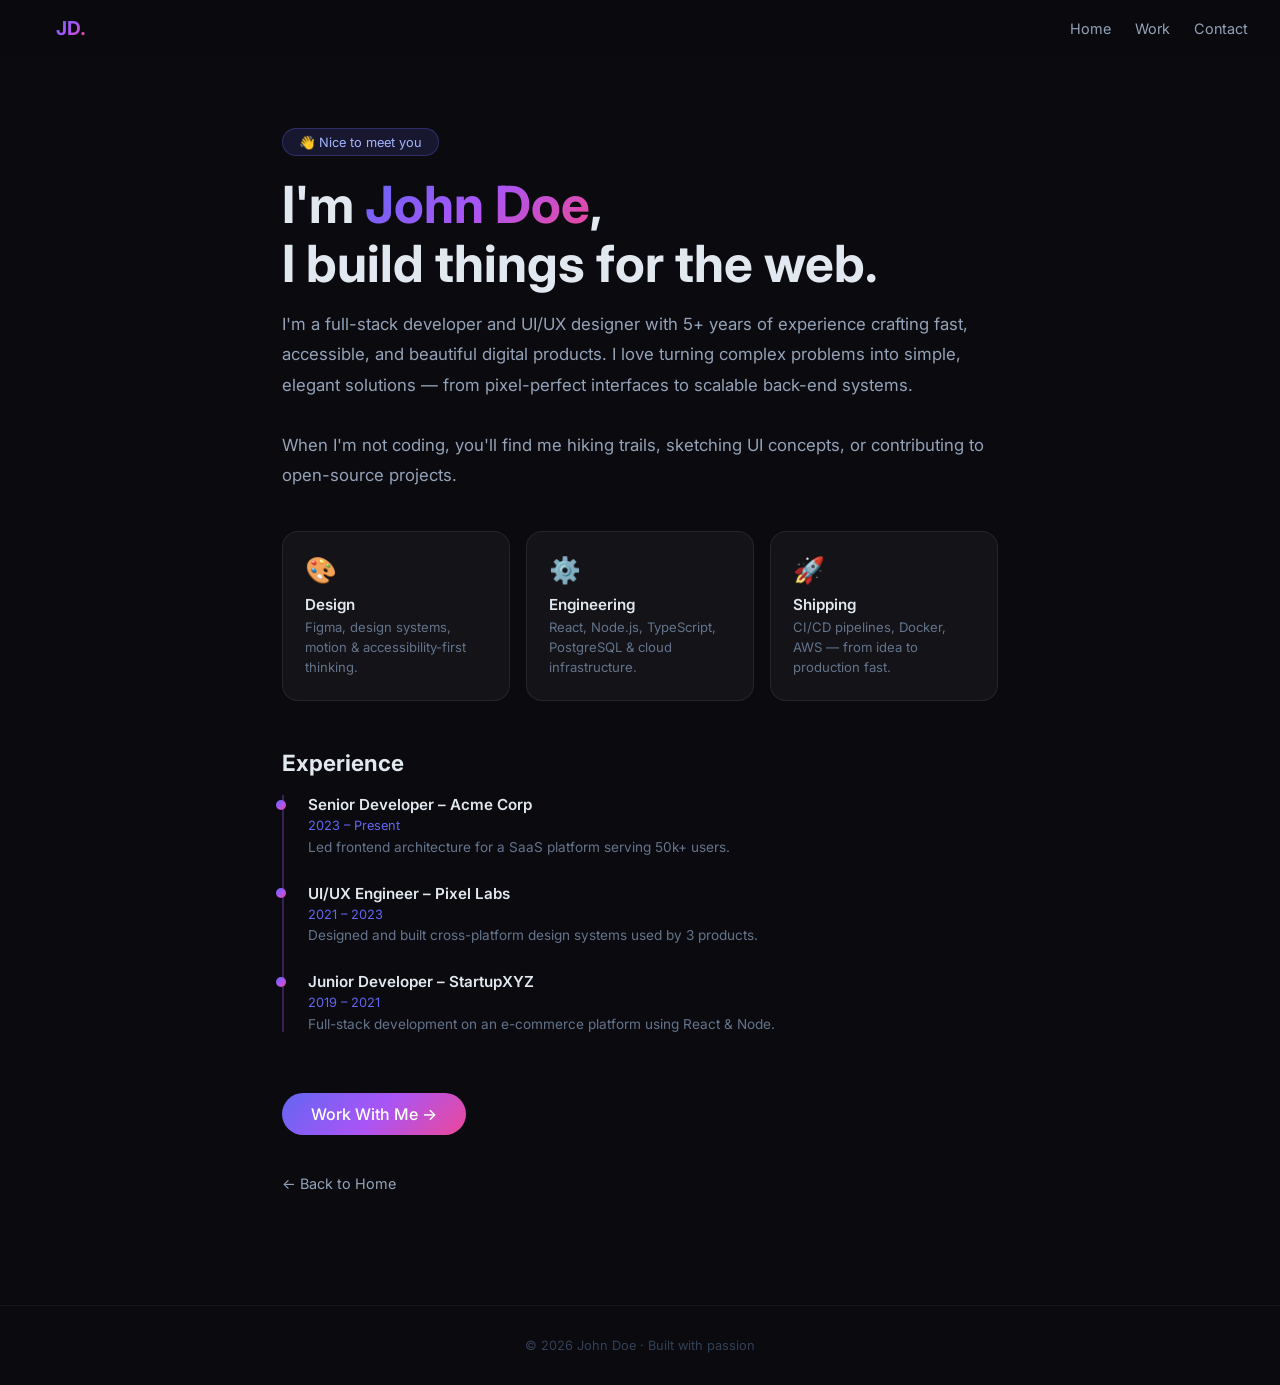
==== about.html @ 25e84e4e "add about html" ====
<!DOCTYPE html>
<html lang="en">
<head>
<meta charset="UTF-8"><meta name="viewport" content="width=device-width,initial-scale=1">
<title>About – John Doe</title>
<meta name="description" content="Learn more about John Doe – Full-Stack Developer & UI/UX Designer.">
<link href="https://fonts.googleapis.com/css2?family=Inter:wght@300;500;700&display=swap" rel="stylesheet">
<style>
*{margin:0;padding:0;box-sizing:border-box}
body{font-family:'Inter',sans-serif;background:#0a0a0f;color:#e2e8f0;overflow-x:hidden}
:root{--g:linear-gradient(135deg,#6366f1,#a855f7,#ec4899)}
nav{position:fixed;top:0;width:100%;padding:1rem 2rem;display:flex;justify-content:space-between;align-items:center;backdrop-filter:blur(12px);background:rgba(10,10,15,.7);z-index:99}
.logo{font-weight:700;font-size:1.2rem;background:var(--g);-webkit-background-clip:text;-webkit-text-fill-color:transparent;text-decoration:none}
nav a{color:#94a3b8;text-decoration:none;margin-left:1.5rem;font-size:.9rem;transition:.3s}
nav a:hover{color:#fff}
.page{max-width:780px;margin:auto;padding:8rem 2rem 4rem}
.badge{display:inline-block;padding:.35rem 1rem;border-radius:50px;background:rgba(99,102,241,.15);border:1px solid rgba(99,102,241,.3);color:#a5b4fc;font-size:.8rem;margin-bottom:1.2rem}
h1{font-size:clamp(2rem,5vw,3.2rem);font-weight:700;line-height:1.15;margin-bottom:1rem}
h1 span{background:var(--g);-webkit-background-clip:text;-webkit-text-fill-color:transparent}
.bio{color:#94a3b8;line-height:1.8;font-size:1.05rem;margin-bottom:2.5rem}
.grid{display:grid;grid-template-columns:repeat(auto-fit,minmax(200px,1fr));gap:1rem;margin-bottom:3rem}
.card{background:rgba(255,255,255,.04);border:1px solid rgba(255,255,255,.08);border-radius:16px;padding:1.4rem}
.card .icon{font-size:1.6rem;margin-bottom:.6rem}
.card h3{font-size:.95rem;font-weight:600;margin-bottom:.3rem}
.card p{color:#64748b;font-size:.82rem;line-height:1.5}
.timeline{border-left:2px solid rgba(168,85,247,.3);padding-left:1.5rem}
.event{position:relative;margin-bottom:1.8rem}
.event::before{content:'';width:10px;height:10px;border-radius:50%;background:var(--g);position:absolute;left:-1.97rem;top:.3rem}
.event h4{font-size:.95rem;font-weight:600}
.event span{color:#6366f1;font-size:.8rem}
.event p{color:#64748b;font-size:.85rem;margin-top:.3rem}
.btn{display:inline-block;padding:.7rem 1.8rem;border-radius:50px;background:var(--g);color:#fff;font-weight:500;text-decoration:none;transition:transform .3s,box-shadow .3s;margin-top:2rem}
.btn:hover{transform:translateY(-3px);box-shadow:0 12px 40px rgba(168,85,247,.4)}
.back{display:inline-flex;align-items:center;gap:.4rem;color:#94a3b8;text-decoration:none;font-size:.9rem;transition:.3s;margin-top:2.5rem}
.back:hover{color:#a855f7}
footer{text-align:center;padding:2rem;color:#334155;font-size:.8rem;border-top:1px solid rgba(255,255,255,.05);margin-top:3rem}
</style>
</head>
<body>
<nav>
  <a class="logo" href="index.html">JD.</a>
  <div><a href="index.html">Home</a><a href="index.html#work">Work</a><a href="index.html#contact">Contact</a></div>
</nav>

<div class="page">
  <div class="badge">👋 Nice to meet you</div>
  <h1>I'm <span>John Doe</span>,<br>I build things for the web.</h1>
  <p class="bio">
    I'm a full-stack developer and UI/UX designer with 5+ years of experience crafting fast, accessible, and beautiful digital products. I love turning complex problems into simple, elegant solutions — from pixel-perfect interfaces to scalable back-end systems.<br><br>
    When I'm not coding, you'll find me hiking trails, sketching UI concepts, or contributing to open-source projects.
  </p>

  <div class="grid">
    <div class="card"><div class="icon">🎨</div><h3>Design</h3><p>Figma, design systems, motion & accessibility-first thinking.</p></div>
    <div class="card"><div class="icon">⚙️</div><h3>Engineering</h3><p>React, Node.js, TypeScript, PostgreSQL & cloud infrastructure.</p></div>
    <div class="card"><div class="icon">🚀</div><h3>Shipping</h3><p>CI/CD pipelines, Docker, AWS — from idea to production fast.</p></div>
  </div>

  <h2 style="font-size:1.4rem;margin-bottom:1.2rem;font-weight:700">Experience</h2>
  <div class="timeline">
    <div class="event"><h4>Senior Developer – Acme Corp</h4><span>2023 – Present</span><p>Led frontend architecture for a SaaS platform serving 50k+ users.</p></div>
    <div class="event"><h4>UI/UX Engineer – Pixel Labs</h4><span>2021 – 2023</span><p>Designed and built cross-platform design systems used by 3 products.</p></div>
    <div class="event"><h4>Junior Developer – StartupXYZ</h4><span>2019 – 2021</span><p>Full-stack development on an e-commerce platform using React & Node.</p></div>
  </div>

  <a href="index.html#contact" class="btn">Work With Me →</a>
  <br>
  <a href="index.html" class="back">← Back to Home</a>
</div>

<footer>© 2026 John Doe · Built with passion</footer>
</body>
</html>
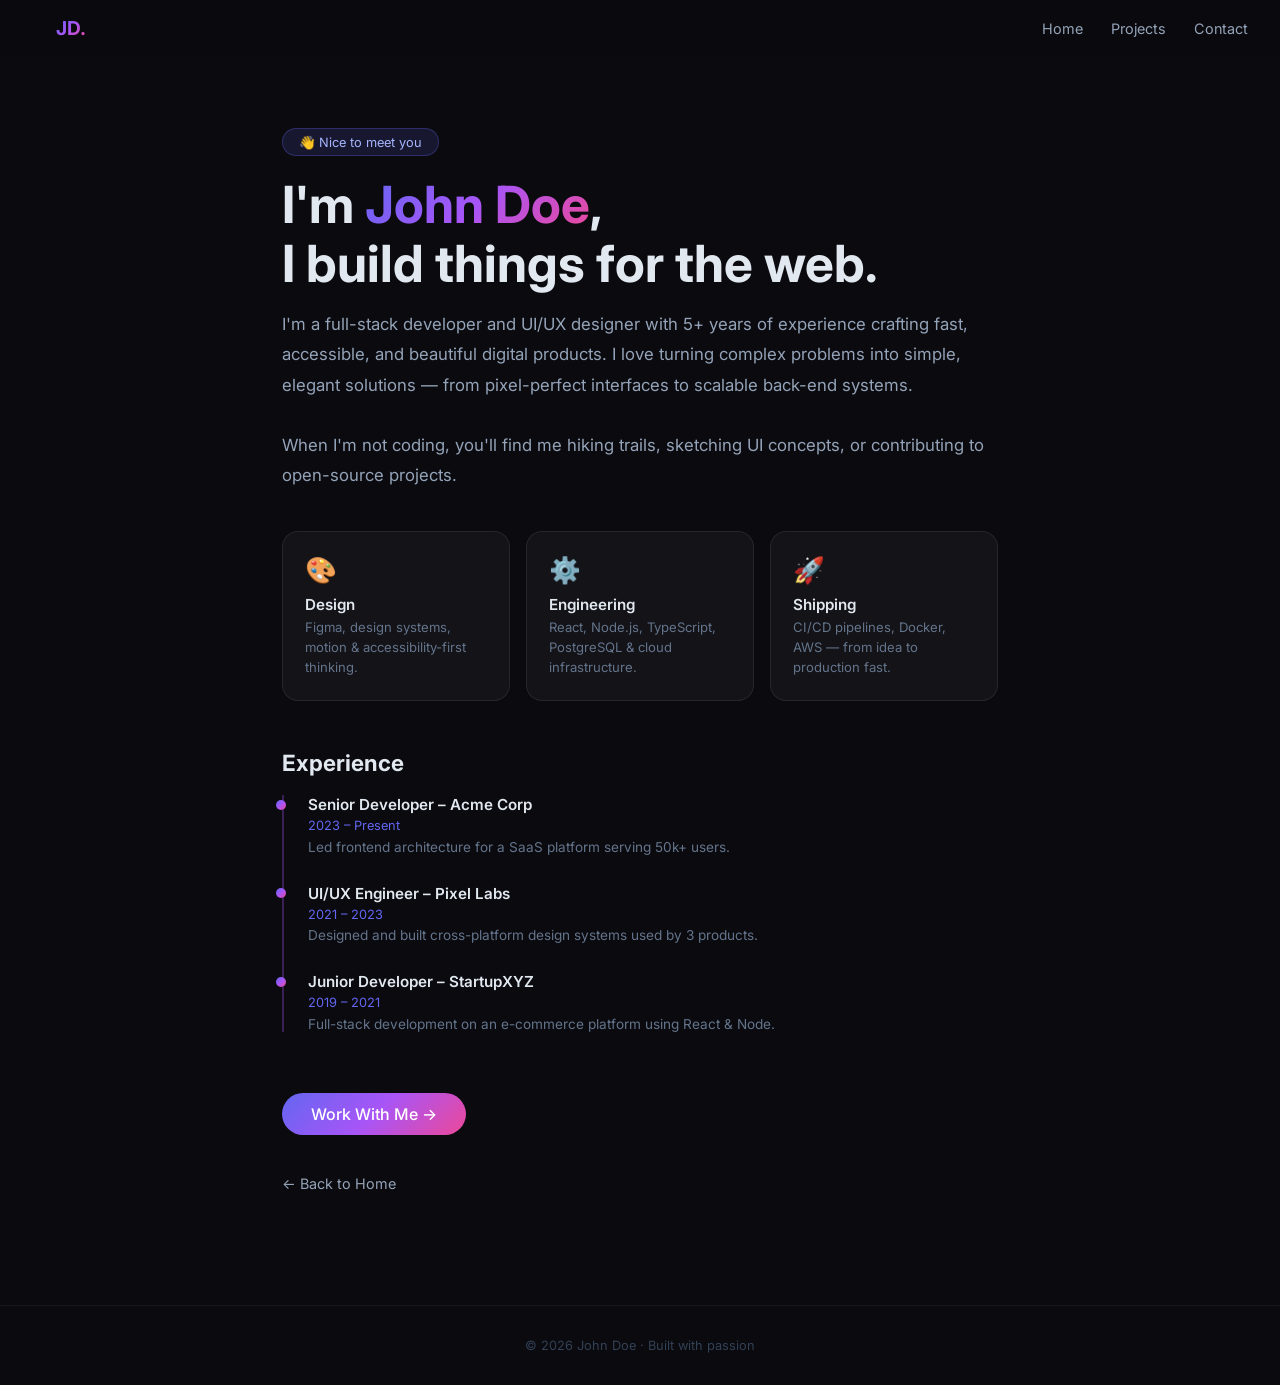
==== commit b8d044d2: "udtate website" ====
--- a/about.html
+++ b/about.html
@@ -1,73 +1,273 @@
 <!DOCTYPE html>
 <html lang="en">
+
 <head>
-<meta charset="UTF-8"><meta name="viewport" content="width=device-width,initial-scale=1">
-<title>About – John Doe</title>
-<meta name="description" content="Learn more about John Doe – Full-Stack Developer & UI/UX Designer.">
-<link href="https://fonts.googleapis.com/css2?family=Inter:wght@300;500;700&display=swap" rel="stylesheet">
-<style>
-*{margin:0;padding:0;box-sizing:border-box}
-body{font-family:'Inter',sans-serif;background:#0a0a0f;color:#e2e8f0;overflow-x:hidden}
-:root{--g:linear-gradient(135deg,#6366f1,#a855f7,#ec4899)}
-nav{position:fixed;top:0;width:100%;padding:1rem 2rem;display:flex;justify-content:space-between;align-items:center;backdrop-filter:blur(12px);background:rgba(10,10,15,.7);z-index:99}
-.logo{font-weight:700;font-size:1.2rem;background:var(--g);-webkit-background-clip:text;-webkit-text-fill-color:transparent;text-decoration:none}
-nav a{color:#94a3b8;text-decoration:none;margin-left:1.5rem;font-size:.9rem;transition:.3s}
-nav a:hover{color:#fff}
-.page{max-width:780px;margin:auto;padding:8rem 2rem 4rem}
-.badge{display:inline-block;padding:.35rem 1rem;border-radius:50px;background:rgba(99,102,241,.15);border:1px solid rgba(99,102,241,.3);color:#a5b4fc;font-size:.8rem;margin-bottom:1.2rem}
-h1{font-size:clamp(2rem,5vw,3.2rem);font-weight:700;line-height:1.15;margin-bottom:1rem}
-h1 span{background:var(--g);-webkit-background-clip:text;-webkit-text-fill-color:transparent}
-.bio{color:#94a3b8;line-height:1.8;font-size:1.05rem;margin-bottom:2.5rem}
-.grid{display:grid;grid-template-columns:repeat(auto-fit,minmax(200px,1fr));gap:1rem;margin-bottom:3rem}
-.card{background:rgba(255,255,255,.04);border:1px solid rgba(255,255,255,.08);border-radius:16px;padding:1.4rem}
-.card .icon{font-size:1.6rem;margin-bottom:.6rem}
-.card h3{font-size:.95rem;font-weight:600;margin-bottom:.3rem}
-.card p{color:#64748b;font-size:.82rem;line-height:1.5}
-.timeline{border-left:2px solid rgba(168,85,247,.3);padding-left:1.5rem}
-.event{position:relative;margin-bottom:1.8rem}
-.event::before{content:'';width:10px;height:10px;border-radius:50%;background:var(--g);position:absolute;left:-1.97rem;top:.3rem}
-.event h4{font-size:.95rem;font-weight:600}
-.event span{color:#6366f1;font-size:.8rem}
-.event p{color:#64748b;font-size:.85rem;margin-top:.3rem}
-.btn{display:inline-block;padding:.7rem 1.8rem;border-radius:50px;background:var(--g);color:#fff;font-weight:500;text-decoration:none;transition:transform .3s,box-shadow .3s;margin-top:2rem}
-.btn:hover{transform:translateY(-3px);box-shadow:0 12px 40px rgba(168,85,247,.4)}
-.back{display:inline-flex;align-items:center;gap:.4rem;color:#94a3b8;text-decoration:none;font-size:.9rem;transition:.3s;margin-top:2.5rem}
-.back:hover{color:#a855f7}
-footer{text-align:center;padding:2rem;color:#334155;font-size:.8rem;border-top:1px solid rgba(255,255,255,.05);margin-top:3rem}
-</style>
+  <meta charset="UTF-8">
+  <meta name="viewport" content="width=device-width,initial-scale=1">
+  <title>About – John Doe</title>
+  <meta name="description" content="Learn more about John Doe – Full-Stack Developer & UI/UX Designer.">
+  <link href="https://fonts.googleapis.com/css2?family=Inter:wght@300;500;700&display=swap" rel="stylesheet">
+  <style>
+    * {
+      margin: 0;
+      padding: 0;
+      box-sizing: border-box
+    }
+
+    body {
+      font-family: 'Inter', sans-serif;
+      background: #0a0a0f;
+      color: #e2e8f0;
+      overflow-x: hidden
+    }
+
+    :root {
+      --g: linear-gradient(135deg, #6366f1, #a855f7, #ec4899)
+    }
+
+    nav {
+      position: fixed;
+      top: 0;
+      width: 100%;
+      padding: 1rem 2rem;
+      display: flex;
+      justify-content: space-between;
+      align-items: center;
+      backdrop-filter: blur(12px);
+      background: rgba(10, 10, 15, .7);
+      z-index: 99
+    }
+
+    .logo {
+      font-weight: 700;
+      font-size: 1.2rem;
+      background: var(--g);
+      -webkit-background-clip: text;
+      -webkit-text-fill-color: transparent;
+      text-decoration: none
+    }
+
+    nav a {
+      color: #94a3b8;
+      text-decoration: none;
+      margin-left: 1.5rem;
+      font-size: .9rem;
+      transition: .3s
+    }
+
+    nav a:hover {
+      color: #fff
+    }
+
+    .page {
+      max-width: 780px;
+      margin: auto;
+      padding: 8rem 2rem 4rem
+    }
+
+    .badge {
+      display: inline-block;
+      padding: .35rem 1rem;
+      border-radius: 50px;
+      background: rgba(99, 102, 241, .15);
+      border: 1px solid rgba(99, 102, 241, .3);
+      color: #a5b4fc;
+      font-size: .8rem;
+      margin-bottom: 1.2rem
+    }
+
+    h1 {
+      font-size: clamp(2rem, 5vw, 3.2rem);
+      font-weight: 700;
+      line-height: 1.15;
+      margin-bottom: 1rem
+    }
+
+    h1 span {
+      background: var(--g);
+      -webkit-background-clip: text;
+      -webkit-text-fill-color: transparent
+    }
+
+    .bio {
+      color: #94a3b8;
+      line-height: 1.8;
+      font-size: 1.05rem;
+      margin-bottom: 2.5rem
+    }
+
+    .grid {
+      display: grid;
+      grid-template-columns: repeat(auto-fit, minmax(200px, 1fr));
+      gap: 1rem;
+      margin-bottom: 3rem
+    }
+
+    .card {
+      background: rgba(255, 255, 255, .04);
+      border: 1px solid rgba(255, 255, 255, .08);
+      border-radius: 16px;
+      padding: 1.4rem
+    }
+
+    .card .icon {
+      font-size: 1.6rem;
+      margin-bottom: .6rem
+    }
+
+    .card h3 {
+      font-size: .95rem;
+      font-weight: 600;
+      margin-bottom: .3rem
+    }
+
+    .card p {
+      color: #64748b;
+      font-size: .82rem;
+      line-height: 1.5
+    }
+
+    .timeline {
+      border-left: 2px solid rgba(168, 85, 247, .3);
+      padding-left: 1.5rem
+    }
+
+    .event {
+      position: relative;
+      margin-bottom: 1.8rem
+    }
+
+    .event::before {
+      content: '';
+      width: 10px;
+      height: 10px;
+      border-radius: 50%;
+      background: var(--g);
+      position: absolute;
+      left: -1.97rem;
+      top: .3rem
+    }
+
+    .event h4 {
+      font-size: .95rem;
+      font-weight: 600
+    }
+
+    .event span {
+      color: #6366f1;
+      font-size: .8rem
+    }
+
+    .event p {
+      color: #64748b;
+      font-size: .85rem;
+      margin-top: .3rem
+    }
+
+    .btn {
+      display: inline-block;
+      padding: .7rem 1.8rem;
+      border-radius: 50px;
+      background: var(--g);
+      color: #fff;
+      font-weight: 500;
+      text-decoration: none;
+      transition: transform .3s, box-shadow .3s;
+      margin-top: 2rem
+    }
+
+    .btn:hover {
+      transform: translateY(-3px);
+      box-shadow: 0 12px 40px rgba(168, 85, 247, .4)
+    }
+
+    .back {
+      display: inline-flex;
+      align-items: center;
+      gap: .4rem;
+      color: #94a3b8;
+      text-decoration: none;
+      font-size: .9rem;
+      transition: .3s;
+      margin-top: 2.5rem
+    }
+
+    .back:hover {
+      color: #a855f7
+    }
+
+    footer {
+      text-align: center;
+      padding: 2rem;
+      color: #334155;
+      font-size: .8rem;
+      border-top: 1px solid rgba(255, 255, 255, .05);
+      margin-top: 3rem
+    }
+  </style>
 </head>
+
 <body>
-<nav>
-  <a class="logo" href="index.html">JD.</a>
-  <div><a href="index.html">Home</a><a href="index.html#work">Work</a><a href="index.html#contact">Contact</a></div>
-</nav>
-
-<div class="page">
-  <div class="badge">👋 Nice to meet you</div>
-  <h1>I'm <span>John Doe</span>,<br>I build things for the web.</h1>
-  <p class="bio">
-    I'm a full-stack developer and UI/UX designer with 5+ years of experience crafting fast, accessible, and beautiful digital products. I love turning complex problems into simple, elegant solutions — from pixel-perfect interfaces to scalable back-end systems.<br><br>
-    When I'm not coding, you'll find me hiking trails, sketching UI concepts, or contributing to open-source projects.
-  </p>
-
-  <div class="grid">
-    <div class="card"><div class="icon">🎨</div><h3>Design</h3><p>Figma, design systems, motion & accessibility-first thinking.</p></div>
-    <div class="card"><div class="icon">⚙️</div><h3>Engineering</h3><p>React, Node.js, TypeScript, PostgreSQL & cloud infrastructure.</p></div>
-    <div class="card"><div class="icon">🚀</div><h3>Shipping</h3><p>CI/CD pipelines, Docker, AWS — from idea to production fast.</p></div>
+  <nav>
+    <a class="logo" href="index.html">JD.</a>
+
+    <div>
+      <a href="index.html">Home</a>
+      <a href="index.html#work">Projects</a>
+      <a href="contact.html">Contact</a>
+    </div>
+  </nav>
+
+  <div class="page">
+    <div class="badge">👋 Nice to meet you</div>
+    <h1>I'm <span>John Doe</span>,<br>I build things for the web.</h1>
+    <p class="bio">
+      I'm a full-stack developer and UI/UX designer with 5+ years of experience crafting fast, accessible, and beautiful
+      digital products. I love turning complex problems into simple, elegant solutions — from pixel-perfect interfaces
+      to scalable back-end systems.<br><br>
+      When I'm not coding, you'll find me hiking trails, sketching UI concepts, or contributing to open-source projects.
+    </p>
+
+    <div class="grid">
+      <div class="card">
+        <div class="icon">🎨</div>
+        <h3>Design</h3>
+        <p>Figma, design systems, motion & accessibility-first thinking.</p>
+      </div>
+      <div class="card">
+        <div class="icon">⚙️</div>
+        <h3>Engineering</h3>
+        <p>React, Node.js, TypeScript, PostgreSQL & cloud infrastructure.</p>
+      </div>
+      <div class="card">
+        <div class="icon">🚀</div>
+        <h3>Shipping</h3>
+        <p>CI/CD pipelines, Docker, AWS — from idea to production fast.</p>
+      </div>
+    </div>
+
+    <h2 style="font-size:1.4rem;margin-bottom:1.2rem;font-weight:700">Experience</h2>
+    <div class="timeline">
+      <div class="event">
+        <h4>Senior Developer – Acme Corp</h4><span>2023 – Present</span>
+        <p>Led frontend architecture for a SaaS platform serving 50k+ users.</p>
+      </div>
+      <div class="event">
+        <h4>UI/UX Engineer – Pixel Labs</h4><span>2021 – 2023</span>
+        <p>Designed and built cross-platform design systems used by 3 products.</p>
+      </div>
+      <div class="event">
+        <h4>Junior Developer – StartupXYZ</h4><span>2019 – 2021</span>
+        <p>Full-stack development on an e-commerce platform using React & Node.</p>
+      </div>
+    </div>
+
+    <a href="index.html#contact" class="btn">Work With Me →</a>
+    <br>
+    <a href="index.html" class="back">← Back to Home</a>
   </div>
 
-  <h2 style="font-size:1.4rem;margin-bottom:1.2rem;font-weight:700">Experience</h2>
-  <div class="timeline">
-    <div class="event"><h4>Senior Developer – Acme Corp</h4><span>2023 – Present</span><p>Led frontend architecture for a SaaS platform serving 50k+ users.</p></div>
-    <div class="event"><h4>UI/UX Engineer – Pixel Labs</h4><span>2021 – 2023</span><p>Designed and built cross-platform design systems used by 3 products.</p></div>
-    <div class="event"><h4>Junior Developer – StartupXYZ</h4><span>2019 – 2021</span><p>Full-stack development on an e-commerce platform using React & Node.</p></div>
-  </div>
-
-  <a href="index.html#contact" class="btn">Work With Me →</a>
-  <br>
-  <a href="index.html" class="back">← Back to Home</a>
-</div>
-
-<footer>© 2026 John Doe · Built with passion</footer>
+  <footer>© 2026 John Doe · Built with passion</footer>
 </body>
-</html>
+
+</html>
